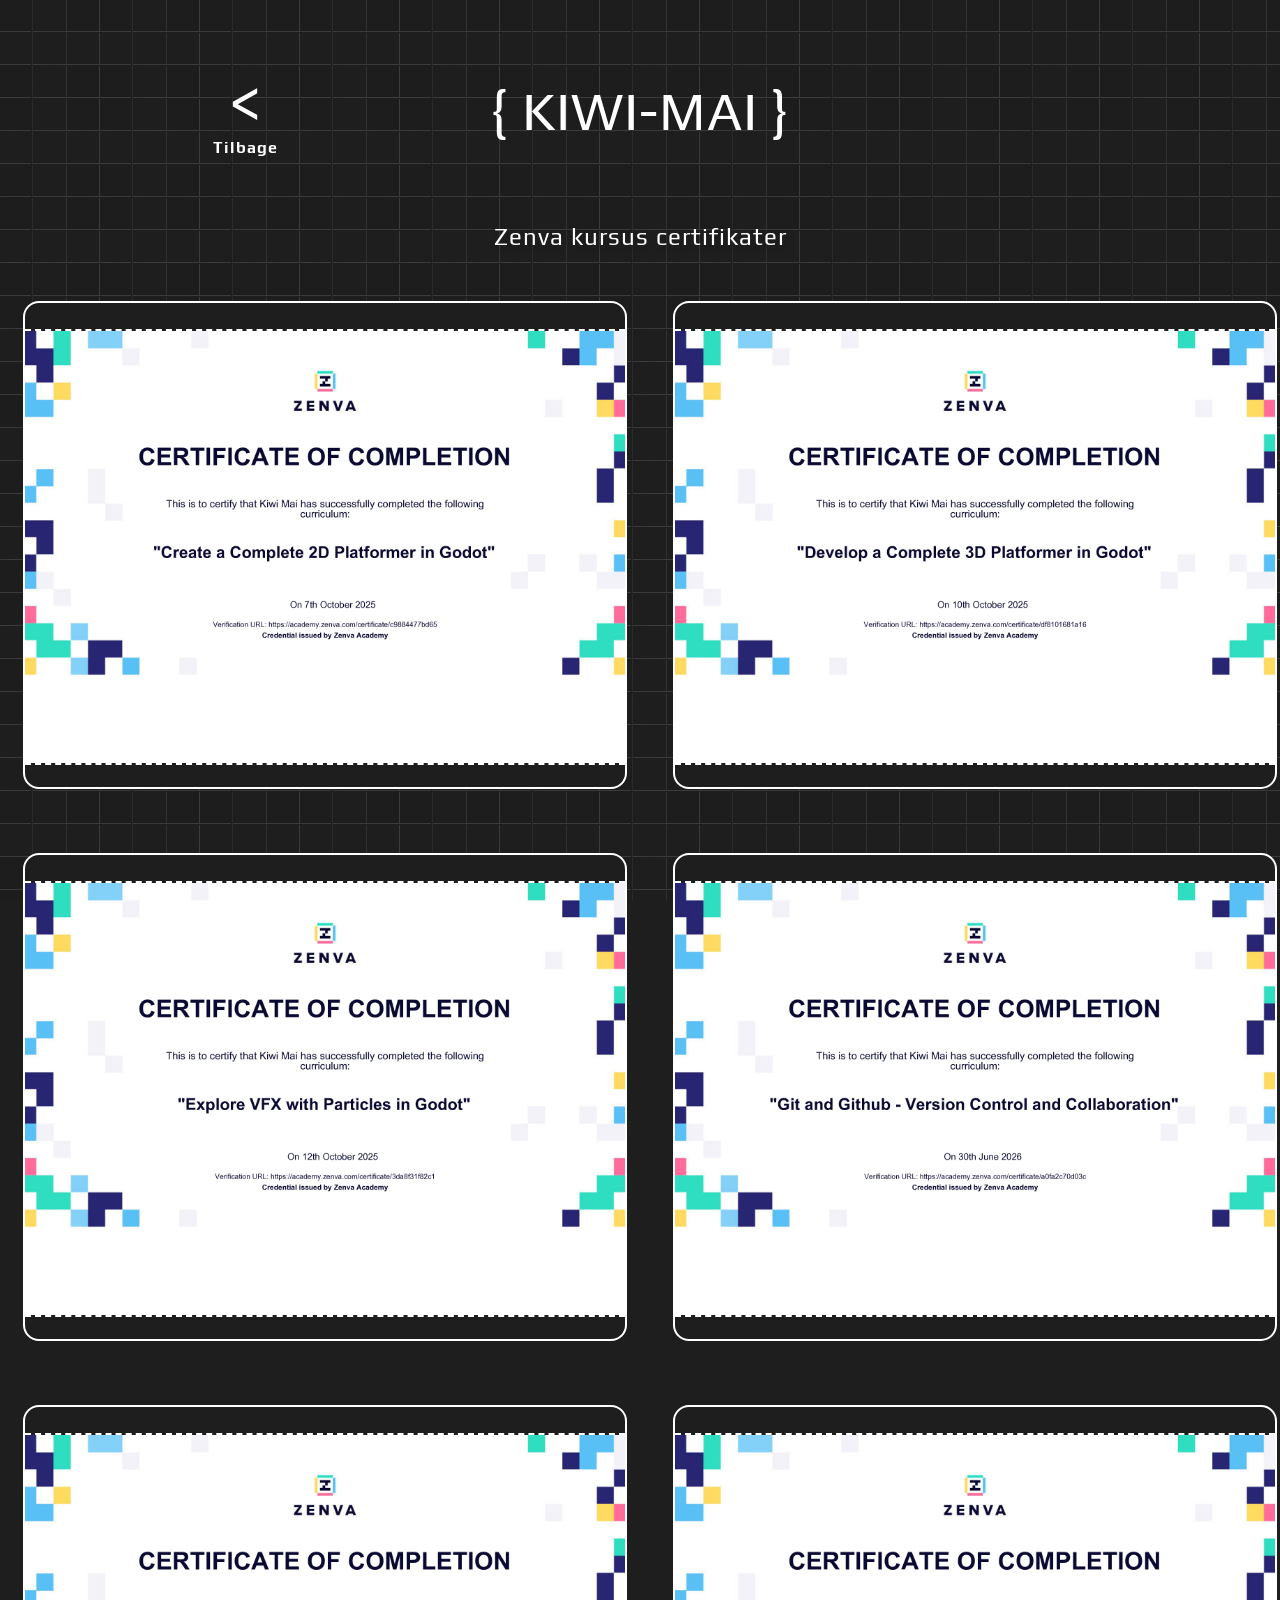
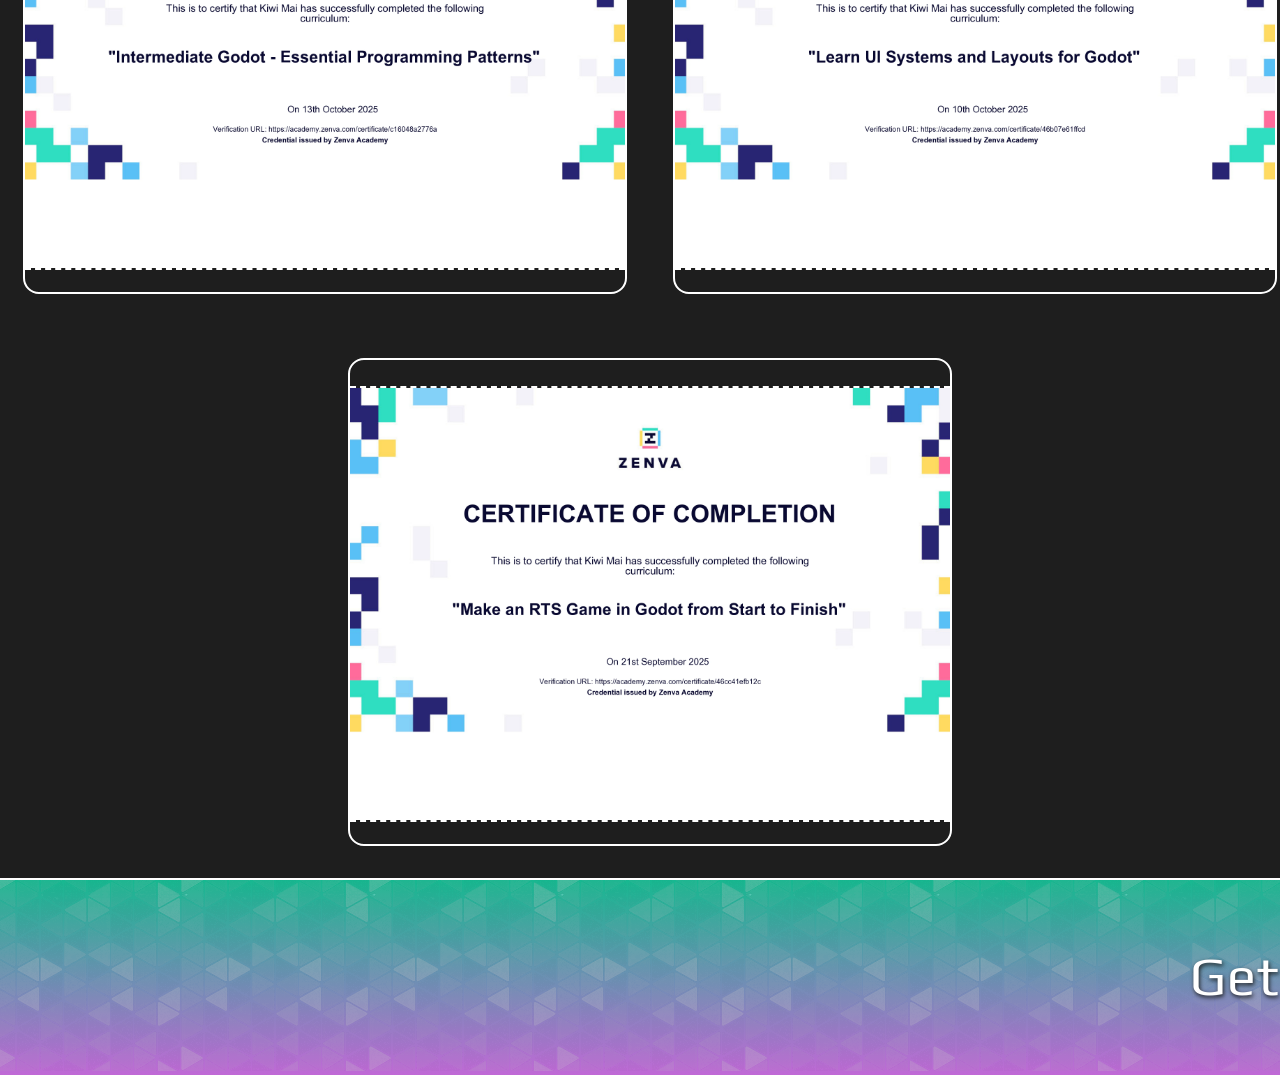
==== courses.html @ a7a6e96d "Refactor code structure for improved readability and maintainability" ====
<!doctype html>
<html lang="en">
<head>
    <meta charset="UTF-8">
    <meta name="viewport"
          content="width=device-width, user-scalable=yes, initial-scale=1.0, maximum-scale=10.0, minimum-scale=1.0">
    <meta http-equiv="X-UA-Compatible" content="ie=edge">

    <link rel="preconnect" href="https://fonts.googleapis.com">
    <link rel="preconnect" href="https://fonts.gstatic.com" crossorigin>
    <link href="https://fonts.googleapis.com/css2?family=Orbitron:wght@400..900&display=swap" rel="stylesheet">
    <link href="https://fonts.googleapis.com/css2?family=Comfortaa:wght@300..700&family=Iceland&family=Maven+Pro:wght@400..900&family=Orbitron:wght@400..900&family=Play:wght@400;700&family=Turret+Road:wght@200;300;400;500;700;800&display=swap" rel="stylesheet">

    <link rel="stylesheet" href="../CSS/portfolioPiecesCSS.css">
    <script defer type="module" src="../JS/app.js"></script>

    <title>Portfolio Piece Template</title>
</head>
<body>

<!-- Copy this template whenever a new portfolio piece has to be created,
 add references to other folders if needed for the particular piece-->

<header id="header-portfolio">
    <div id="back-button">
        <a href="../index.html"><button id="return-button"><</button>
            <h4>Tilbage</h4></a>
    </div>

    <h1 id="header-title" class="header-name">{ KIWI-MAI }</h1>
    <div id="gap-fill"></div>
</header>
<div class="intro-text">
    <h2>Zenva kursus certifikater</h2>
</div>
<section class="course-container">

<div class="image-container image-container-course">
    <img src="img\courseImgs\Zenva Create a complete 2D Platformer in Godot.webp">
</div>
<div class="image-container image-container-course">
    <img src="img\courseImgs\Zenva Develop a Complete 3D Platformer in Godot.webp">
</div>
<div class="image-container image-container-course">
    <img src="img\courseImgs\Zenva Explore VFX with Particles in Godot.webp">
</div>
<div class="image-container image-container-course">
    <img src="img\courseImgs\Zenva Git and Github - Version Control and Collaboration.webp">
</div>
<div class="image-container image-container-course">
    <img src="img\courseImgs\Zenva Intermediate Godot - Essential Programming Patterns.webp">
</div>
<div class="image-container image-container-course">
    <img src="img\courseImgs\Zenva Learn UI Systems and Layouts for Godot.webp">
</div>
<div class="image-container image-container-course">
    <img src="img\courseImgs\Zenva Make an RTS Game in Godot from Start to Finish.webp">
</div>

</section>

<!-- footer -->
<footer class="footer">
    <marquee width="100%" direction="left" height="100%" scrollamount="8" class="marquee-footer">
        <div class="footer-text">
            <h1>Get in touch! &emsp;</h1>
            <h1>{ KIWI-MAI }&emsp;</h1>
            <section>
                <h2>KiwiMai@protonmail.com </h2>
                <h2>+45 22 97 84 84</h2>
            </section>
        </div>
    </marquee>
</footer>
</body>
</html>
---- CSS/portfolioPiecesCSS.css ----
:root{
    --dark-purple: #190E1C;
    --light-purple: #C069D6;
    --teal: #17B890;


    --white: #FFFFFF;
    --off-white: #D9D9D9;
    --light-grey: #555555;
    --grey: #3F3F3F;
    --dark-grey: #383838;
    --black-grey: #1E1E1E;
}


body{
    background-color: var(--black-grey);
    letter-spacing: 1px;
    background-image:url("../img/batthern.png");
    background-attachment: fixed;
}
*{
    color: #FFFFFF;
    font-family: "Play", "Roboto";
    margin: 0;
    padding: 0;
    text-decoration: none;

}
h1{
    font-size: 54px;
    font-weight: normal;
}
a{
    color: var(--teal)
}
header{
    display: grid;
    grid-template-areas: "back-button header-title .";
    justify-content: space-evenly;
    align-items: center;
    margin: 4rem;
}
#header-title{
    padding: 0 4rem;
    grid-area: header-title;
    width: 100%;
    cursor: default;
}
#back-button{
    grid-area: back-button;
    text-align: center;
    width: 100px;
}
#return-button{
    background-color: transparent;
    border-style: hidden;
    font-size: 4rem;
    cursor: pointer;
}
#gap-fill{
    width: 100px;
}

.intro-text{
    text-align: center;
    margin: auto;
    width: 70%;
    line-height: 2rem;
}
.intro-text h2{
    padding-bottom: 1rem;
}
.intro-text p{
    text-align: start;
}

.descriptive-text{
    text-align: left;
    margin: 2rem auto;
    width: 70%;
    line-height: 2rem;
}


/* image box */
.image-container{
    background-color: var(--black-grey);
    background-image: url("img/gplay.png");
    border-style: solid;
    border-width: 2px;
    border-color: var(--white);
    border-radius: 1rem;
    width: 70%;
    height: auto;
    margin: 2rem auto;
    overflow: hidden;
    padding: 2% 0;
    justify-content: center;
    align-items: center;
}
.image-container img{
    width: 100%;
    height: 100%;
    object-fit: cover;
    border-color: var(--white);
    border-style: dashed;
    border-width: 2px 0;
}
.image-container-tall{
    /*width: 40%;*/
}
.image-container video{
    object-fit: cover;
    border-color: var(--white);
    border-style: dashed;
    border-width: 2px 0;
    width: 100%;
    height: 100%
}

/* courses */
.course-container{
    width: 1300px;
    height: auto;
    margin: auto;
    display:flex;
    flex-wrap: wrap;
}
.image-container-course{
    width: 600px;
}

/* footer */
.marquee-footer{
    background-image:url("../img/gplay.png");
}

.footer{
    border-top-style: solid;
    border-width: 2px;
    border-color: var(--white);
    background-image: linear-gradient(var(--teal), var(--light-purple));

}
.footer-text{
    display: flex;
    justify-content: space-evenly;
    padding: 4rem 0;
}
footer h1, h2{
    font-weight: normal;
    color: var(--white);
    text-shadow: 1px 2px 4px var(--black-grey);
}

@media screen and (max-width: 980px){
    #header-portfolio{
        display: flex;
        flex-direction: column;
        text-align: center;
    }
}
@media screen and (min-width: 980px){
    .image-container-tall{
        width: 40%;
    }
}
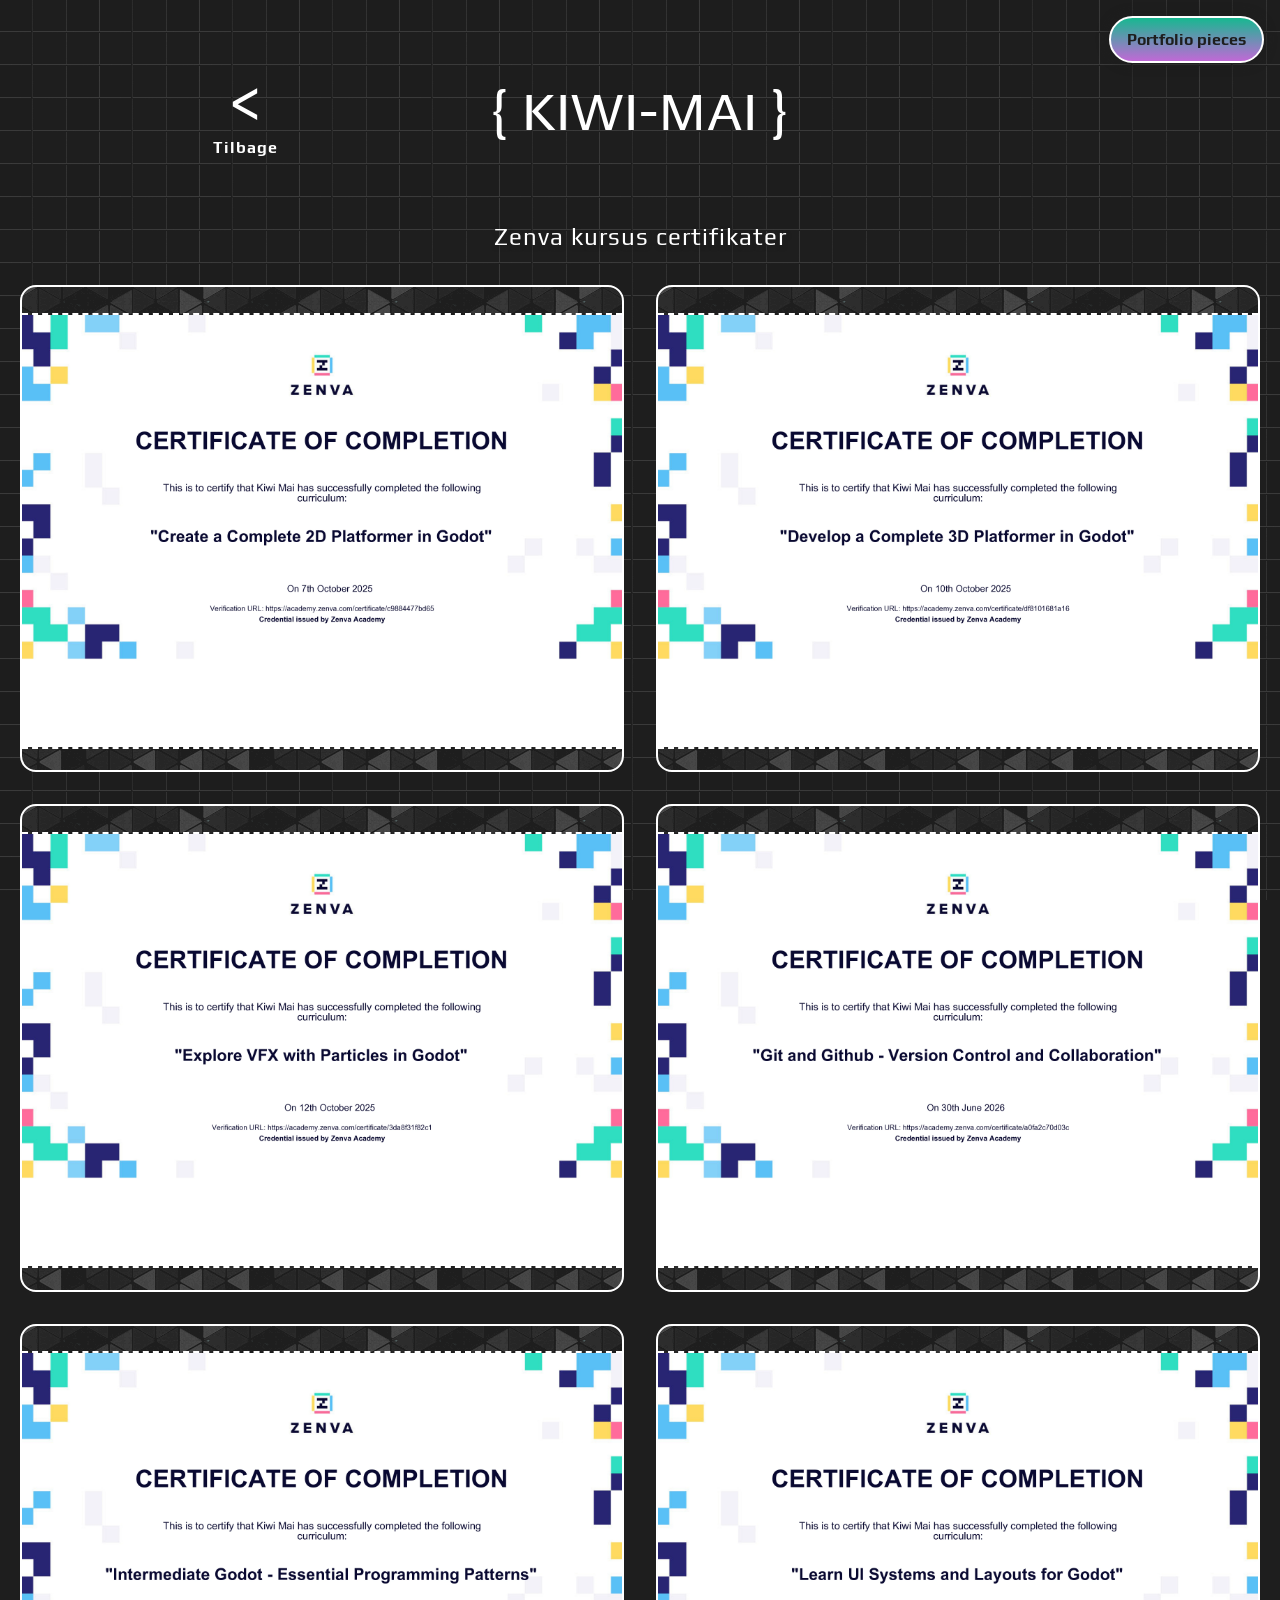
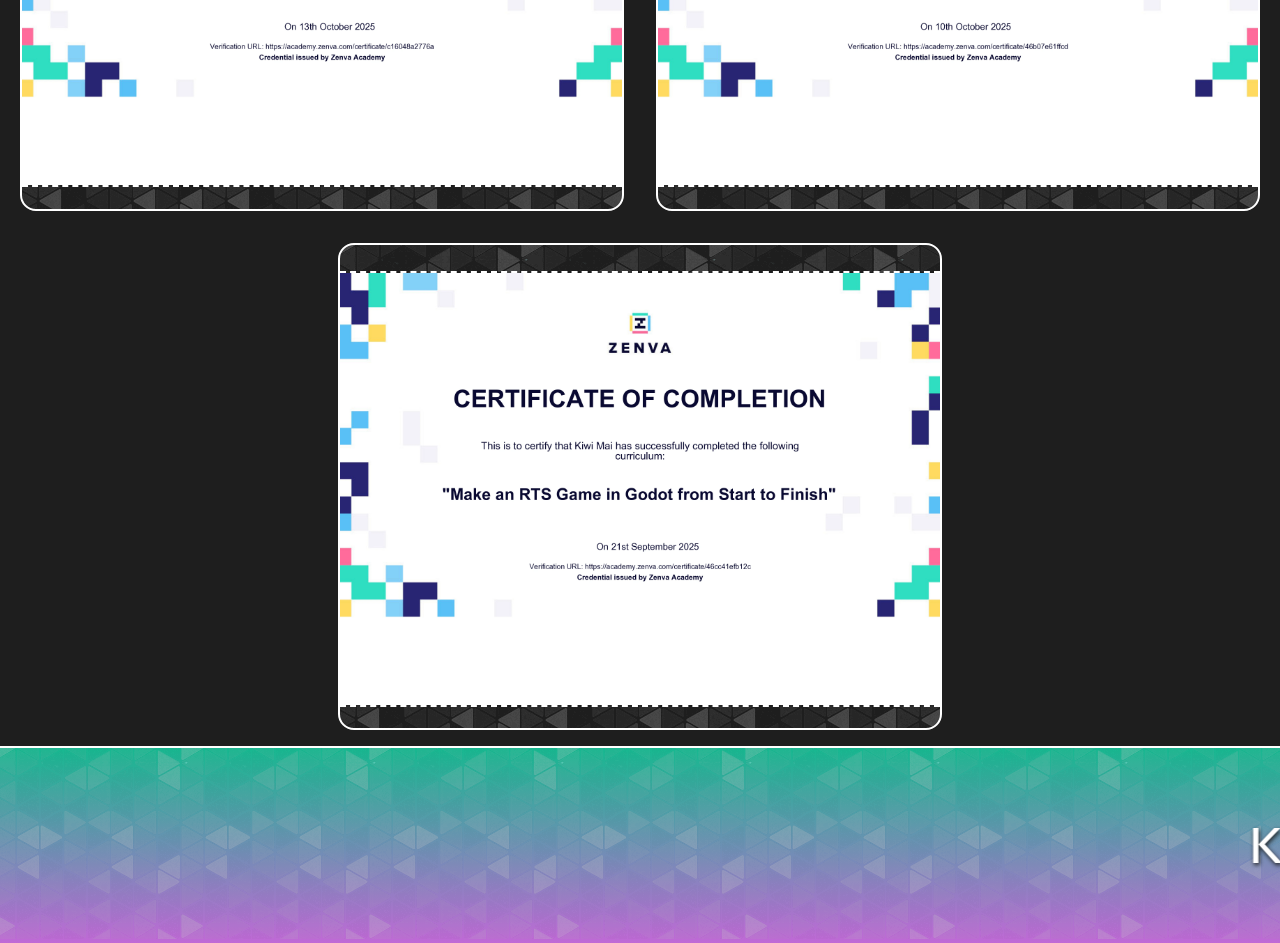
==== commit 71bc701f: "Added header and footer to courses.html" ====
--- a/courses.html
+++ b/courses.html
@@ -11,66 +11,46 @@
     <link href="https://fonts.googleapis.com/css2?family=Orbitron:wght@400..900&display=swap" rel="stylesheet">
     <link href="https://fonts.googleapis.com/css2?family=Comfortaa:wght@300..700&family=Iceland&family=Maven+Pro:wght@400..900&family=Orbitron:wght@400..900&family=Play:wght@400;700&family=Turret+Road:wght@200;300;400;500;700;800&display=swap" rel="stylesheet">
 
-    <link rel="stylesheet" href="../CSS/portfolioPiecesCSS.css">
-    <script defer type="module" src="../JS/app.js"></script>
+    <link rel="stylesheet" href="CSS/portfolioPiecesCSS.css">
+    <script type="module">
+        import "./JS/webComponents/portfolioPieceHeader.js";
+        import "./JS/webComponents/footer.js";
+    </script>
 
     <title>Portfolio Piece Template</title>
 </head>
 <body>
 
-<!-- Copy this template whenever a new portfolio piece has to be created,
- add references to other folders if needed for the particular piece-->
-
-<header id="header-portfolio">
-    <div id="back-button">
-        <a href="../index.html"><button id="return-button"><</button>
-            <h4>Tilbage</h4></a>
-    </div>
-
-    <h1 id="header-title" class="header-name">{ KIWI-MAI }</h1>
-    <div id="gap-fill"></div>
-</header>
+<portfolio-piece-header root-page></portfolio-piece-header>
 <div class="intro-text">
     <h2>Zenva kursus certifikater</h2>
 </div>
 <section class="course-container">
 
 <div class="image-container image-container-course">
-    <img src="img\courseImgs\Zenva Create a complete 2D Platformer in Godot.webp">
+    <img src="img/courseImgs/Zenva Create a complete 2D Platformer in Godot.webp">
 </div>
 <div class="image-container image-container-course">
-    <img src="img\courseImgs\Zenva Develop a Complete 3D Platformer in Godot.webp">
+    <img src="img/courseImgs/Zenva Develop a Complete 3D Platformer in Godot.webp">
 </div>
 <div class="image-container image-container-course">
-    <img src="img\courseImgs\Zenva Explore VFX with Particles in Godot.webp">
+    <img src="img/courseImgs/Zenva Explore VFX with Particles in Godot.webp">
 </div>
 <div class="image-container image-container-course">
-    <img src="img\courseImgs\Zenva Git and Github - Version Control and Collaboration.webp">
+    <img src="img/courseImgs/Zenva Git and Github - Version Control and Collaboration.webp">
 </div>
 <div class="image-container image-container-course">
-    <img src="img\courseImgs\Zenva Intermediate Godot - Essential Programming Patterns.webp">
+    <img src="img/courseImgs/Zenva Intermediate Godot - Essential Programming Patterns.webp">
 </div>
 <div class="image-container image-container-course">
-    <img src="img\courseImgs\Zenva Learn UI Systems and Layouts for Godot.webp">
+    <img src="img/courseImgs/Zenva Learn UI Systems and Layouts for Godot.webp">
 </div>
 <div class="image-container image-container-course">
-    <img src="img\courseImgs\Zenva Make an RTS Game in Godot from Start to Finish.webp">
+    <img src="img/courseImgs/Zenva Make an RTS Game in Godot from Start to Finish.webp">
 </div>
 
 </section>
 
-<!-- footer -->
-<footer class="footer">
-    <marquee width="100%" direction="left" height="100%" scrollamount="8" class="marquee-footer">
-        <div class="footer-text">
-            <h1>Get in touch! &emsp;</h1>
-            <h1>{ KIWI-MAI }&emsp;</h1>
-            <section>
-                <h2>KiwiMai@protonmail.com </h2>
-                <h2>+45 22 97 84 84</h2>
-            </section>
-        </div>
-    </marquee>
-</footer>
+<portfolio-footer></portfolio-footer>
 </body>
 </html>
--- a/CSS/portfolioPiecesCSS.css
+++ b/CSS/portfolioPiecesCSS.css
@@ -31,6 +31,81 @@
     font-size: 54px;
     font-weight: normal;
 }
+portfolio-piece-header {
+    display: contents;
+}
+.portfolio-menu-toggle {
+    position: fixed;
+    top: 1rem;
+    right: 1rem;
+    z-index: 1001;
+    border: 2px solid var(--white);
+    border-radius: 2rem;
+    padding: 0.75rem 1rem;
+    background: linear-gradient(var(--teal), var(--light-purple));
+    color: var(--black-grey);
+    font-size: 1rem;
+    font-weight: bold;
+    cursor: pointer;
+    box-shadow: 0 0 12px var(--black-grey);
+    transition: box-shadow 0.2s, transform 0.2s;
+}
+.portfolio-menu-toggle:hover,
+.portfolio-menu-toggle:focus-visible {
+    transform: scale(1.05);
+    box-shadow: 0 0 16px var(--light-purple);
+}
+.portfolio-menu-panel {
+    position: fixed;
+    top: 0;
+    right: 0;
+    z-index: 1000;
+    box-sizing: border-box;
+    width: 340px;
+    max-width: 90vw;
+    height: 100vh;
+    height: 100dvh;
+    overflow-y: auto;
+    padding: 5rem 1.5rem 1.5rem;
+    border-left: 2px solid var(--white);
+    background-color: var(--black-grey);
+    background-image: url("../img/gplay.png");
+    box-shadow: -8px 0 24px rgb(0 0 0 / 45%);
+    transform: translateX(100%);
+    visibility: hidden;
+    transition: transform 0.65s ease, visibility 0s linear 0.65s;
+}
+.portfolio-menu.is-open .portfolio-menu-panel {
+    transform: translateX(0);
+    visibility: visible;
+    transition: transform 0.65s ease, visibility 0s;
+}
+.portfolio-menu-panel h2 {
+    margin-bottom: 1rem;
+    color: var(--white);
+    text-shadow: 0 2px 2px var(--light-purple);
+}
+.portfolio-menu-panel ul {
+    display: flex;
+    flex-direction: column;
+    gap: 0.5rem;
+    list-style: none;
+}
+.portfolio-menu-panel a {
+    display: block;
+    padding: 0.65rem 0.75rem;
+    border: 1px solid transparent;
+    border-radius: 0.5rem;
+    color: var(--white);
+    transition: background-color 0.2s, border-color 0.2s, padding-left 0.2s;
+}
+.portfolio-menu-panel a:hover,
+.portfolio-menu-panel a:focus-visible {
+    padding-left: 1rem;
+    border-color: var(--light-purple);
+    background-color: var(--dark-grey);
+    outline: none;
+}
 a{
     color: var(--teal)
 }
@@ -62,6 +137,40 @@
     width: 100px;
 }
 
+@media screen and (max-width: 980px) {
+    .portfolio-menu-toggle {
+        top: 0.75rem;
+        right: 0.75rem;
+        padding: 0.65rem 0.85rem;
+        font-size: 0.9rem;
+    }
+
+    .portfolio-menu-panel {
+        width: 300px;
+        padding: 4.5rem 1.25rem 1.25rem;
+    }
+}
+
+@media screen and (max-width: 380px) {
+    .portfolio-menu-toggle {
+        top: 0.5rem;
+        right: 0.5rem;
+        padding: 0.5rem 0.7rem;
+        font-size: 0.8rem;
+    }
+
+    .portfolio-menu-panel {
+        width: 82vw;
+        max-width: 280px;
+        padding: 4rem 1rem 1rem;
+    }
+
+    .portfolio-menu-panel a {
+        padding: 0.55rem;
+        font-size: 0.9rem;
+    }
+}
+
 .intro-text{
     text-align: center;
     margin: auto;
@@ -86,7 +195,7 @@
 /* image box */
 .image-container{
     background-color: var(--black-grey);
-    background-image: url("img/gplay.png");
+    background-image: url("../img/gplay.png");
     border-style: solid;
     border-width: 2px;
     border-color: var(--white);
@@ -121,14 +230,17 @@
 
 /* courses */
 .course-container{
-    width: 1300px;
+    max-width: 1300px;
+    min-width: auto;
     height: auto;
     margin: auto;
     display:flex;
     flex-wrap: wrap;
+    justify-content: center;
 }
 .image-container-course{
     width: 600px;
+    margin: 1rem;
 }
 
 /* footer */
@@ -160,10 +272,13 @@
         flex-direction: column;
         text-align: center;
     }
+    .image-container-course{
+    width: auto;
+    margin: 1rem auto;
+}
 }
 @media screen and (min-width: 980px){
     .image-container-tall{
         width: 40%;
     }
 }
-
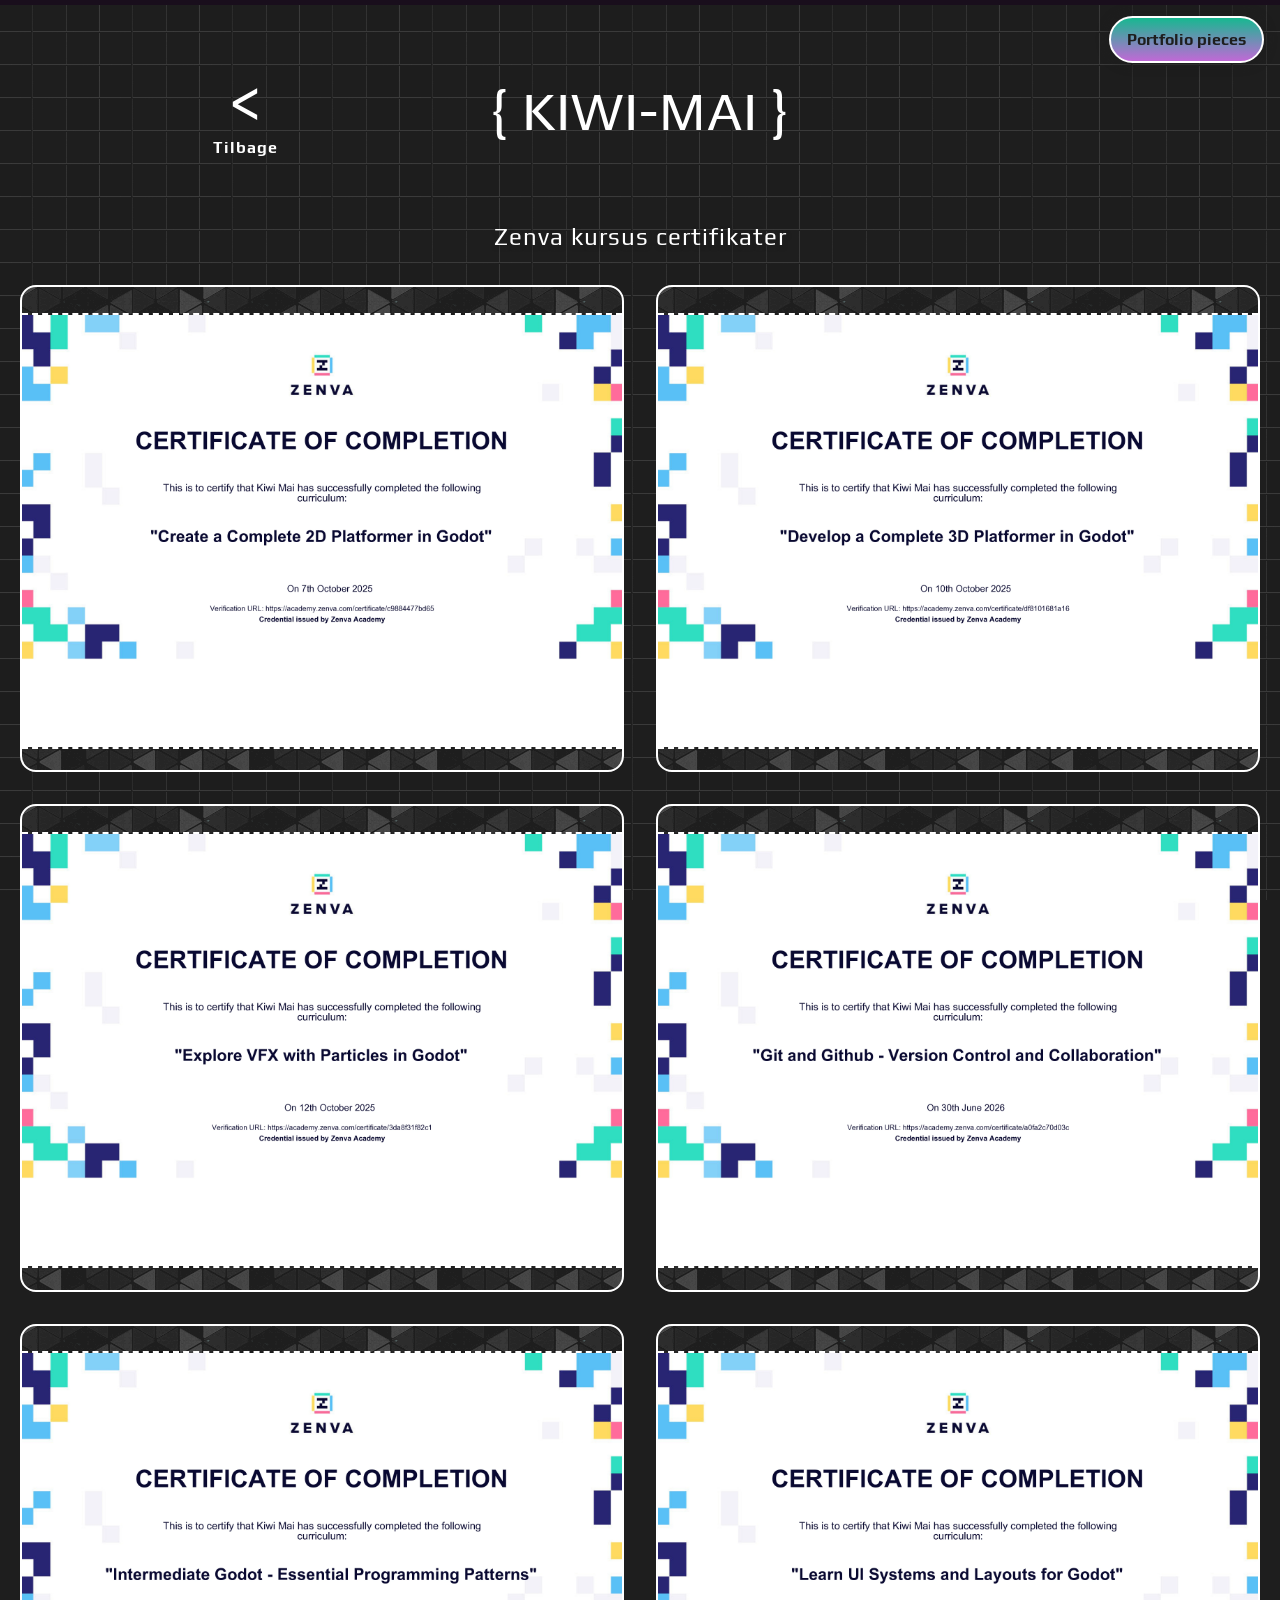
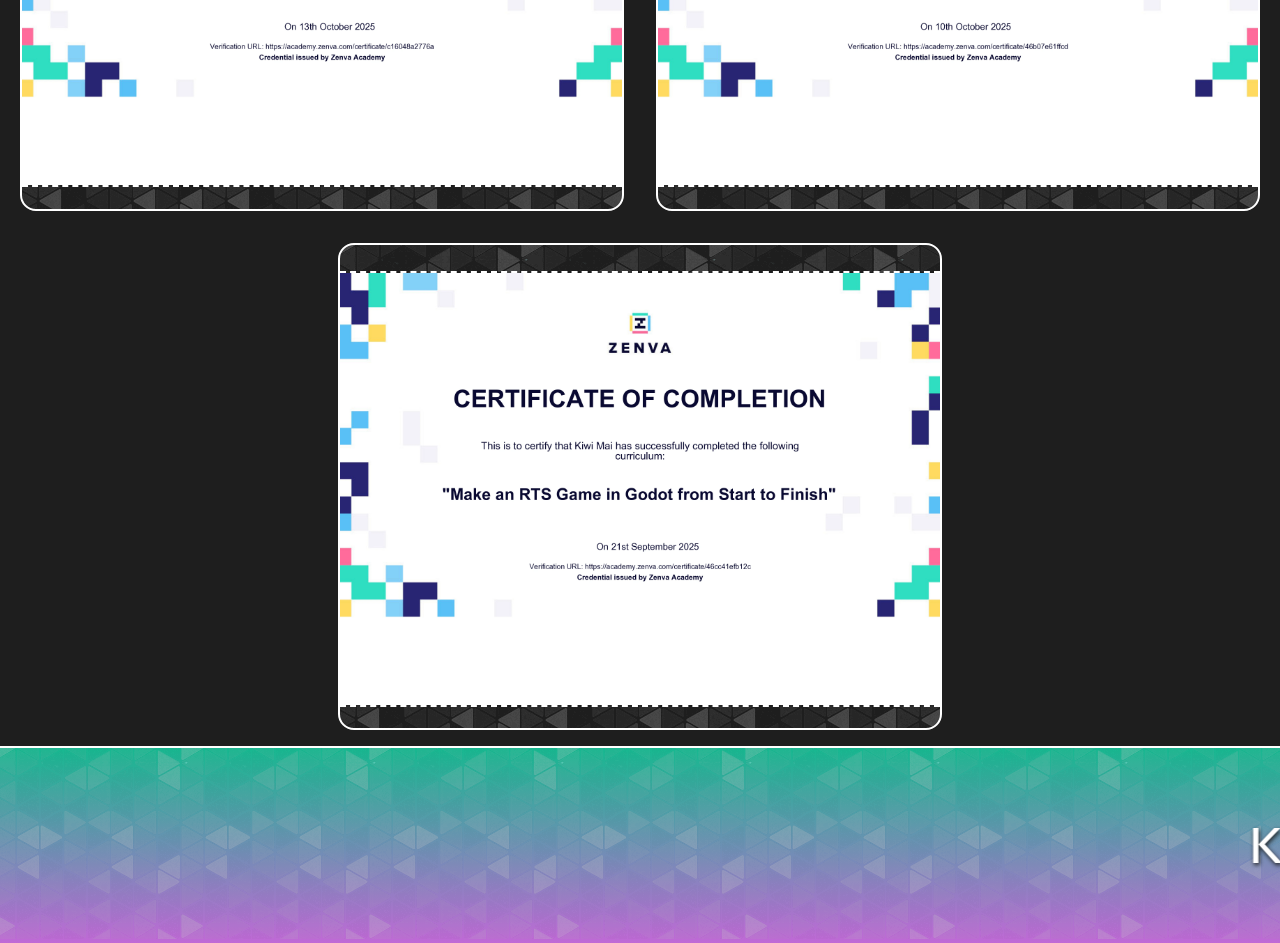
==== commit e09f32f4: "Refined the styling and presentation" ====
--- a/courses.html
+++ b/courses.html
@@ -12,6 +12,7 @@
     <link href="https://fonts.googleapis.com/css2?family=Comfortaa:wght@300..700&family=Iceland&family=Maven+Pro:wght@400..900&family=Orbitron:wght@400..900&family=Play:wght@400;700&family=Turret+Road:wght@200;300;400;500;700;800&display=swap" rel="stylesheet">
 
     <link rel="stylesheet" href="CSS/portfolioPiecesCSS.css">
+    <link rel="icon" type="image/png" href="img/kiwi.png">
     <script type="module">
         import "./JS/webComponents/portfolioPieceHeader.js";
         import "./JS/webComponents/footer.js";
--- a/CSS/portfolioPiecesCSS.css
+++ b/CSS/portfolioPiecesCSS.css
@@ -33,6 +33,25 @@
 }
 portfolio-piece-header {
     display: contents;
+}
+.portfolio-scroll-progress {
+    position: fixed;
+    top: 0;
+    left: 0;
+    z-index: 1002;
+    width: 100%;
+    height: 5px;
+    overflow: hidden;
+    background-color: var(--dark-purple);
+}
+.portfolio-scroll-progress-fill {
+    display: block;
+    width: 100%;
+    height: 100%;
+    background: linear-gradient(90deg, var(--teal), var(--light-purple));
+    transform: scaleX(0);
+    transform-origin: left center;
+    will-change: transform;
 }
 .portfolio-menu-toggle {
     position: fixed;
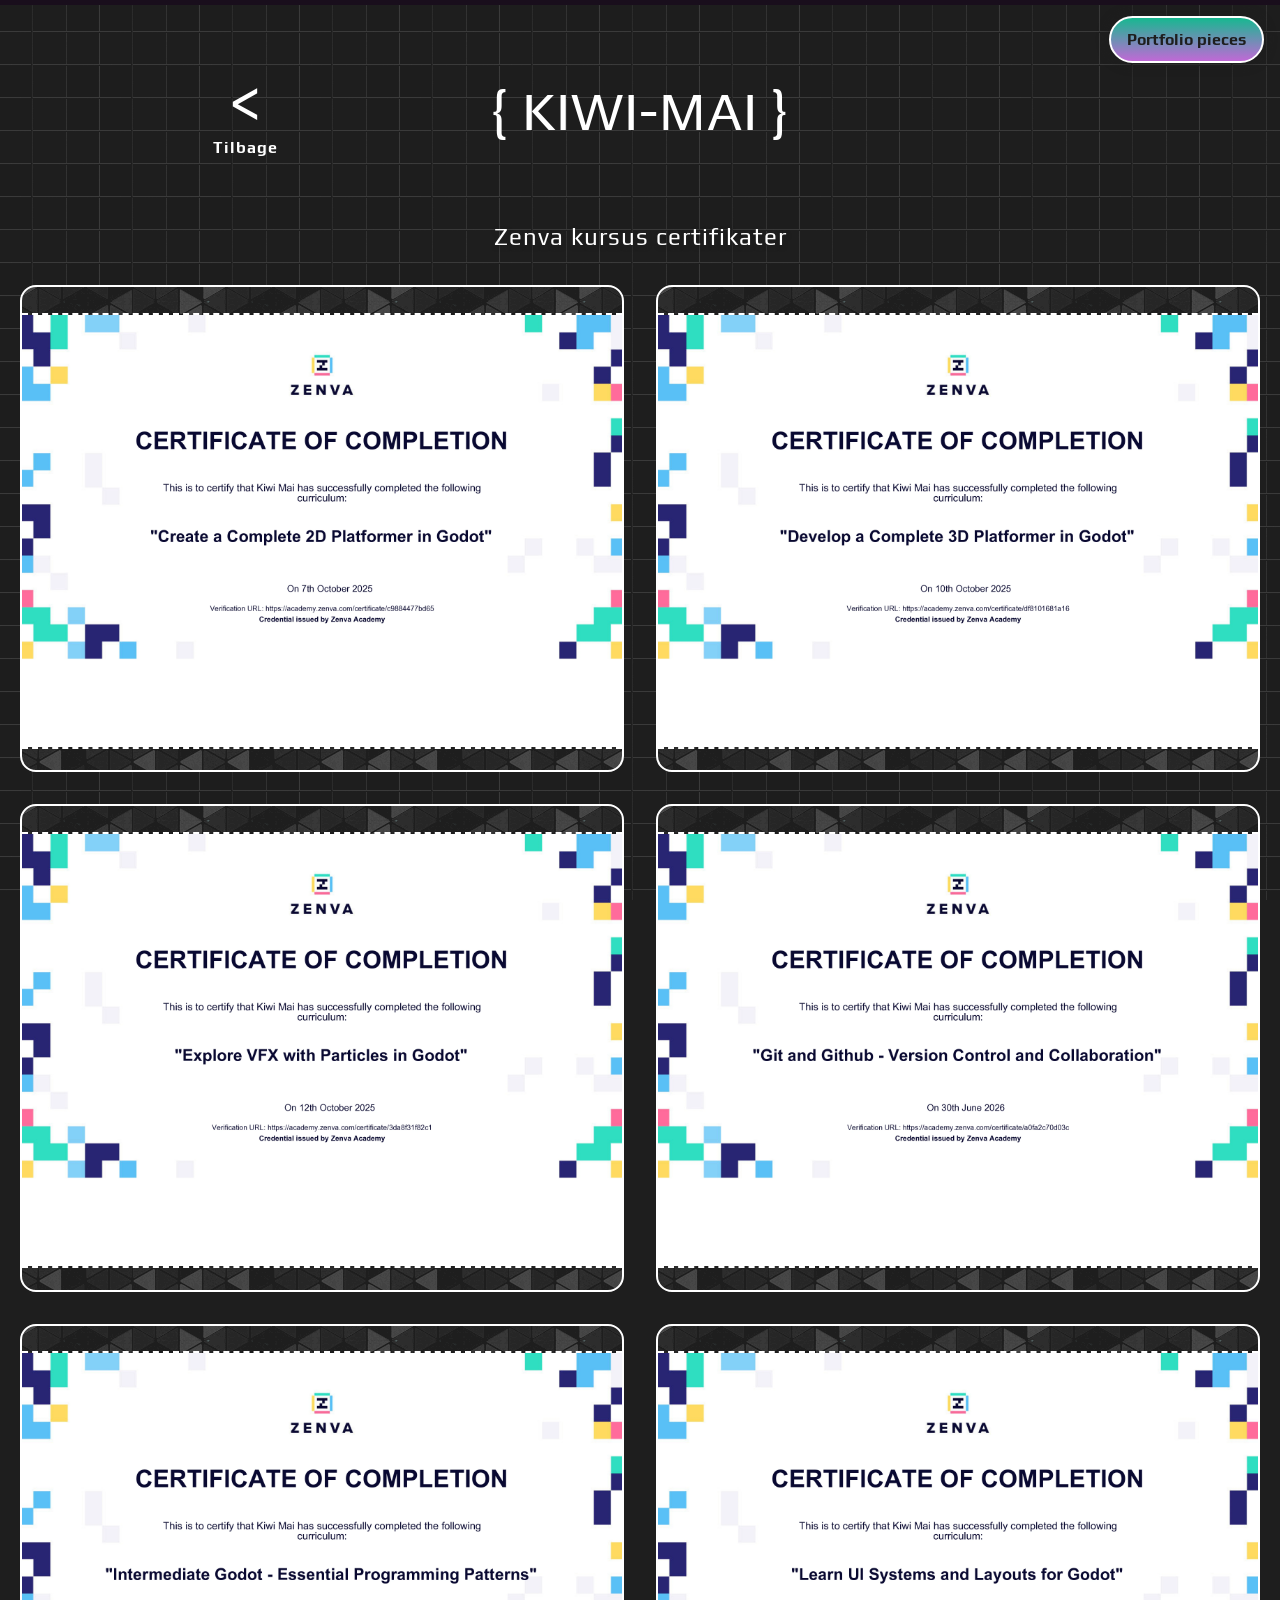
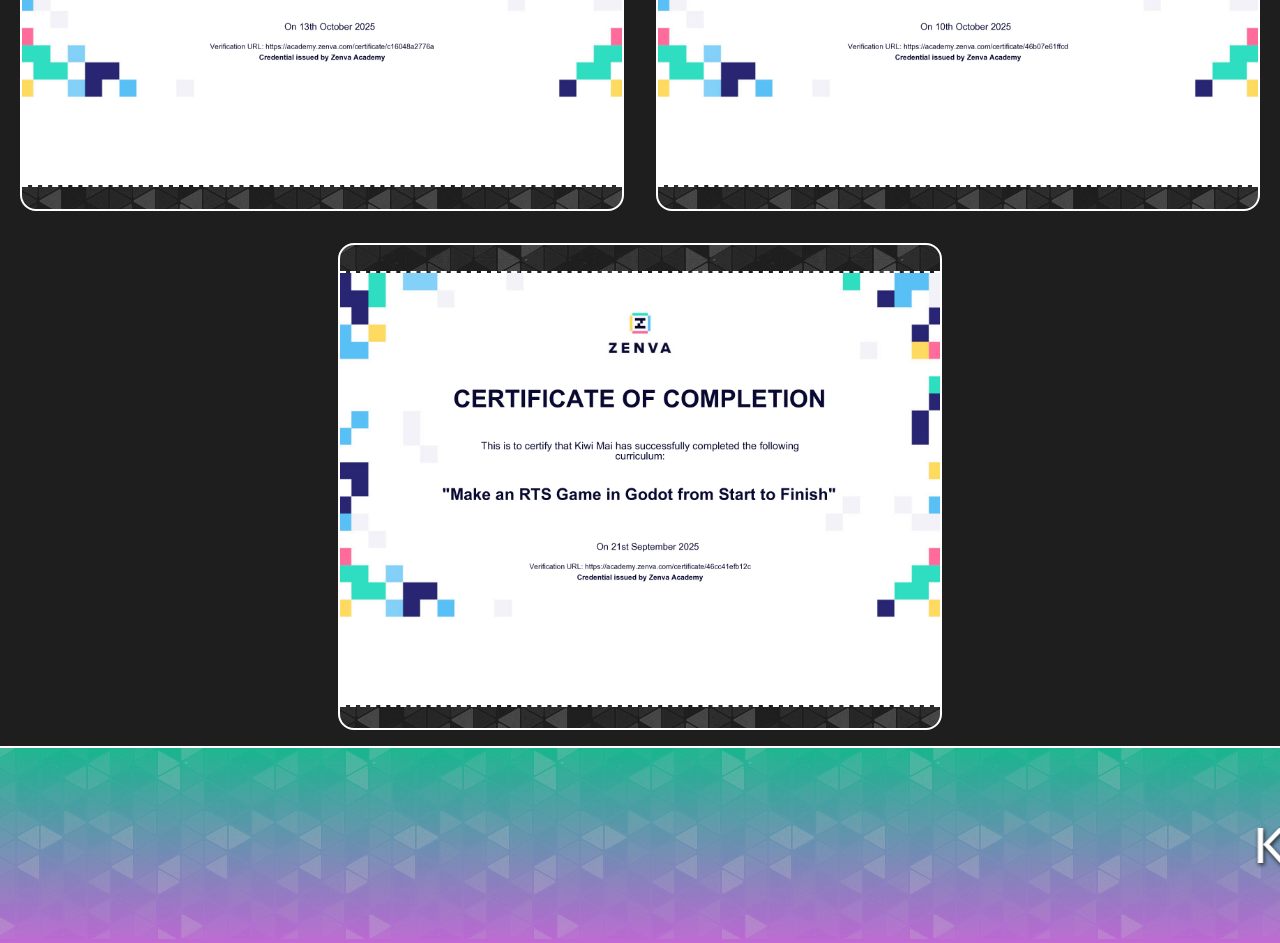
==== commit e094ba3a: "Changeed favicon" ====
--- a/courses.html
+++ b/courses.html
@@ -12,7 +12,7 @@
     <link href="https://fonts.googleapis.com/css2?family=Comfortaa:wght@300..700&family=Iceland&family=Maven+Pro:wght@400..900&family=Orbitron:wght@400..900&family=Play:wght@400;700&family=Turret+Road:wght@200;300;400;500;700;800&display=swap" rel="stylesheet">
 
     <link rel="stylesheet" href="CSS/portfolioPiecesCSS.css">
-    <link rel="icon" type="image/png" href="img/kiwi.png">
+    <link rel="icon" type="image/png" href="img/kiwiIcon.png">
     <script type="module">
         import "./JS/webComponents/portfolioPieceHeader.js";
         import "./JS/webComponents/footer.js";
--- a/CSS/portfolioPiecesCSS.css
+++ b/CSS/portfolioPiecesCSS.css
@@ -210,6 +210,25 @@
     line-height: 2rem;
 }
 
+.portfolio-subject{
+    display: flex;
+    gap: 1rem;
+    justify-content: center;
+    align-items: center;
+
+}
+.portfolio-subject p{
+    background-color: var(--teal);
+    padding:  2px 8px;
+    border-style: solid;
+    border-radius: 16px;
+    border-width: 1px;
+    margin-top: 1rem;
+    text-align: center;
+}
+
+
+
 
 /* image box */
 .image-container{
@@ -301,3 +320,17 @@
         width: 40%;
     }
 }
+
+@media screen and (max-width: 980px) {
+    .portfolio-subject {
+        flex-wrap: wrap;
+        gap: 0.5rem;
+    }
+}
+
+@media screen and (max-width: 380px) {
+    .portfolio-subject p {
+        padding: 2px 6px;
+        font-size: 0.85rem;
+    }
+}
